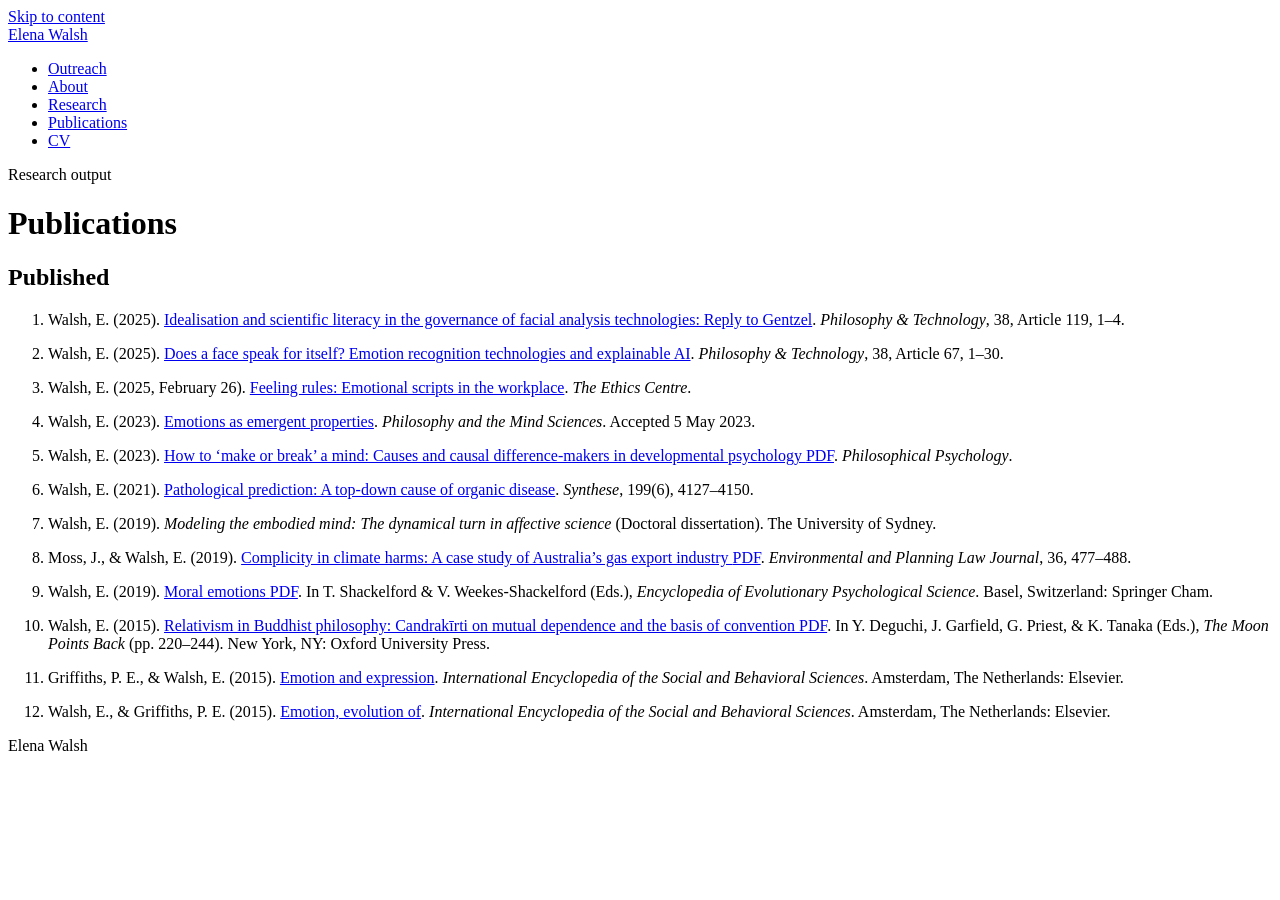
==== publications.html @ 733e2d5e "Rename index.html to publications.html" ====
<!doctype html>
<html lang="en-AU">
<head>
  <meta charset="utf-8">
  <meta name="viewport" content="width=device-width, initial-scale=1">
  <meta name="description" content="Publications by philosopher Elena Walsh.">
  <title>Publications — Elena Walsh</title>
  <link rel="stylesheet" href="../assets/css/styles.css">
</head>
<body>
  <a class="skip-link" href="#main-content">Skip to content</a>

  <header class="site-header">
    <div class="header-inner">
      <a class="site-name" href="https://elenawalsh.squarespace.com/">Elena Walsh</a>
      <nav aria-label="Primary navigation">
        <ul class="nav-list">
          <li><a href="https://elenawalsh.squarespace.com/outreach">Outreach</a></li>
          <li><a href="https://elenawalsh.squarespace.com/">About</a></li>
          <li><a href="https://elenawalsh.squarespace.com/research">Research</a></li>
          <li><a href="./" aria-current="page">Publications</a></li>
          <li><a href="https://elenawalsh.squarespace.com/cv">CV</a></li>
        </ul>
      </nav>
    </div>
  </header>

  <main id="main-content" class="page-shell">
    <header class="page-header">
      <p class="eyebrow">Research output</p>
      <h1>Publications</h1>
    </header>

    <section aria-labelledby="published-heading">
      <h2 id="published-heading">Published</h2>

      <ol class="publication-list">
        <li>
          <p>Walsh, E. (2025). <a href="https://doi.org/10.1007/s13347-025-00939-9" target="_blank" rel="noopener noreferrer">Idealisation and scientific literacy in the governance of facial analysis technologies: Reply to Gentzel</a>. <cite>Philosophy &amp; Technology</cite>, 38, Article 119, 1–4.</p>
        </li>
        <li>
          <p>Walsh, E. (2025). <a href="https://link.springer.com/article/10.1007/s13347-025-00891-8" target="_blank" rel="noopener noreferrer">Does a face speak for itself? Emotion recognition technologies and explainable AI</a>. <cite>Philosophy &amp; Technology</cite>, 38, Article 67, 1–30.</p>
        </li>
        <li>
          <p>Walsh, E. (2025, February 26). <a href="https://ethics.org.au/feeling-rules-emotional-scripts-in-the-workplace/" target="_blank" rel="noopener noreferrer">Feeling rules: Emotional scripts in the workplace</a>. <cite>The Ethics Centre</cite>.</p>
        </li>
        <li>
          <p>Walsh, E. (2023). <a href="https://philosophymindscience.org/index.php/phimisci/article/view/9965/10479" target="_blank" rel="noopener noreferrer">Emotions as emergent properties</a>. <cite>Philosophy and the Mind Sciences</cite>. Accepted 5 May 2023.</p>
        </li>
        <li>
          <p>Walsh, E. (2023). <a href="../assets/documents/make-or-break-a-mind.pdf" target="_blank" rel="noopener noreferrer">How to ‘make or break’ a mind: Causes and causal difference-makers in developmental psychology <span class="file-label">PDF</span></a>. <cite>Philosophical Psychology</cite>.</p>
        </li>
        <li>
          <p>Walsh, E. (2021). <a href="https://link.springer.com/article/10.1007/s11229-020-02972-x" target="_blank" rel="noopener noreferrer">Pathological prediction: A top-down cause of organic disease</a>. <cite>Synthese</cite>, 199(6), 4127–4150.</p>
        </li>
        <li>
          <p>Walsh, E. (2019). <cite>Modeling the embodied mind: The dynamical turn in affective science</cite> (Doctoral dissertation). The University of Sydney.</p>
        </li>
        <li>
          <p>Moss, J., &amp; Walsh, E. (2019). <a href="../assets/documents/complicity-in-climate-harms.pdf" target="_blank" rel="noopener noreferrer">Complicity in climate harms: A case study of Australia’s gas export industry <span class="file-label">PDF</span></a>. <cite>Environmental and Planning Law Journal</cite>, 36, 477–488.</p>
        </li>
        <li>
          <p>Walsh, E. (2019). <a href="../assets/documents/moral-emotions.pdf" target="_blank" rel="noopener noreferrer">Moral emotions <span class="file-label">PDF</span></a>. In T. Shackelford &amp; V. Weekes-Shackelford (Eds.), <cite>Encyclopedia of Evolutionary Psychological Science</cite>. Basel, Switzerland: Springer Cham.</p>
        </li>
        <li>
          <p>Walsh, E. (2015). <a href="../assets/documents/relativism-in-buddhist-philosophy.pdf" target="_blank" rel="noopener noreferrer">Relativism in Buddhist philosophy: Candrakīrti on mutual dependence and the basis of convention <span class="file-label">PDF</span></a>. In Y. Deguchi, J. Garfield, G. Priest, &amp; K. Tanaka (Eds.), <cite>The Moon Points Back</cite> (pp. 220–244). New York, NY: Oxford University Press.</p>
        </li>
        <li>
          <p>Griffiths, P. E., &amp; Walsh, E. (2015). <a href="https://www.sciencedirect.com/science/article/pii/B9780080970868260248" target="_blank" rel="noopener noreferrer">Emotion and expression</a>. <cite>International Encyclopedia of the Social and Behavioral Sciences</cite>. Amsterdam, The Netherlands: Elsevier.</p>
        </li>
        <li>
          <p>Walsh, E., &amp; Griffiths, P. E. (2015). <a href="https://www.sciencedirect.com/science/article/pii/B9780080970868810314" target="_blank" rel="noopener noreferrer">Emotion, evolution of</a>. <cite>International Encyclopedia of the Social and Behavioral Sciences</cite>. Amsterdam, The Netherlands: Elsevier.</p>
        </li>
      </ol>
    </section>
  </main>

  <footer class="site-footer">
    <p>Elena Walsh</p>
  </footer>
</body>
</html>
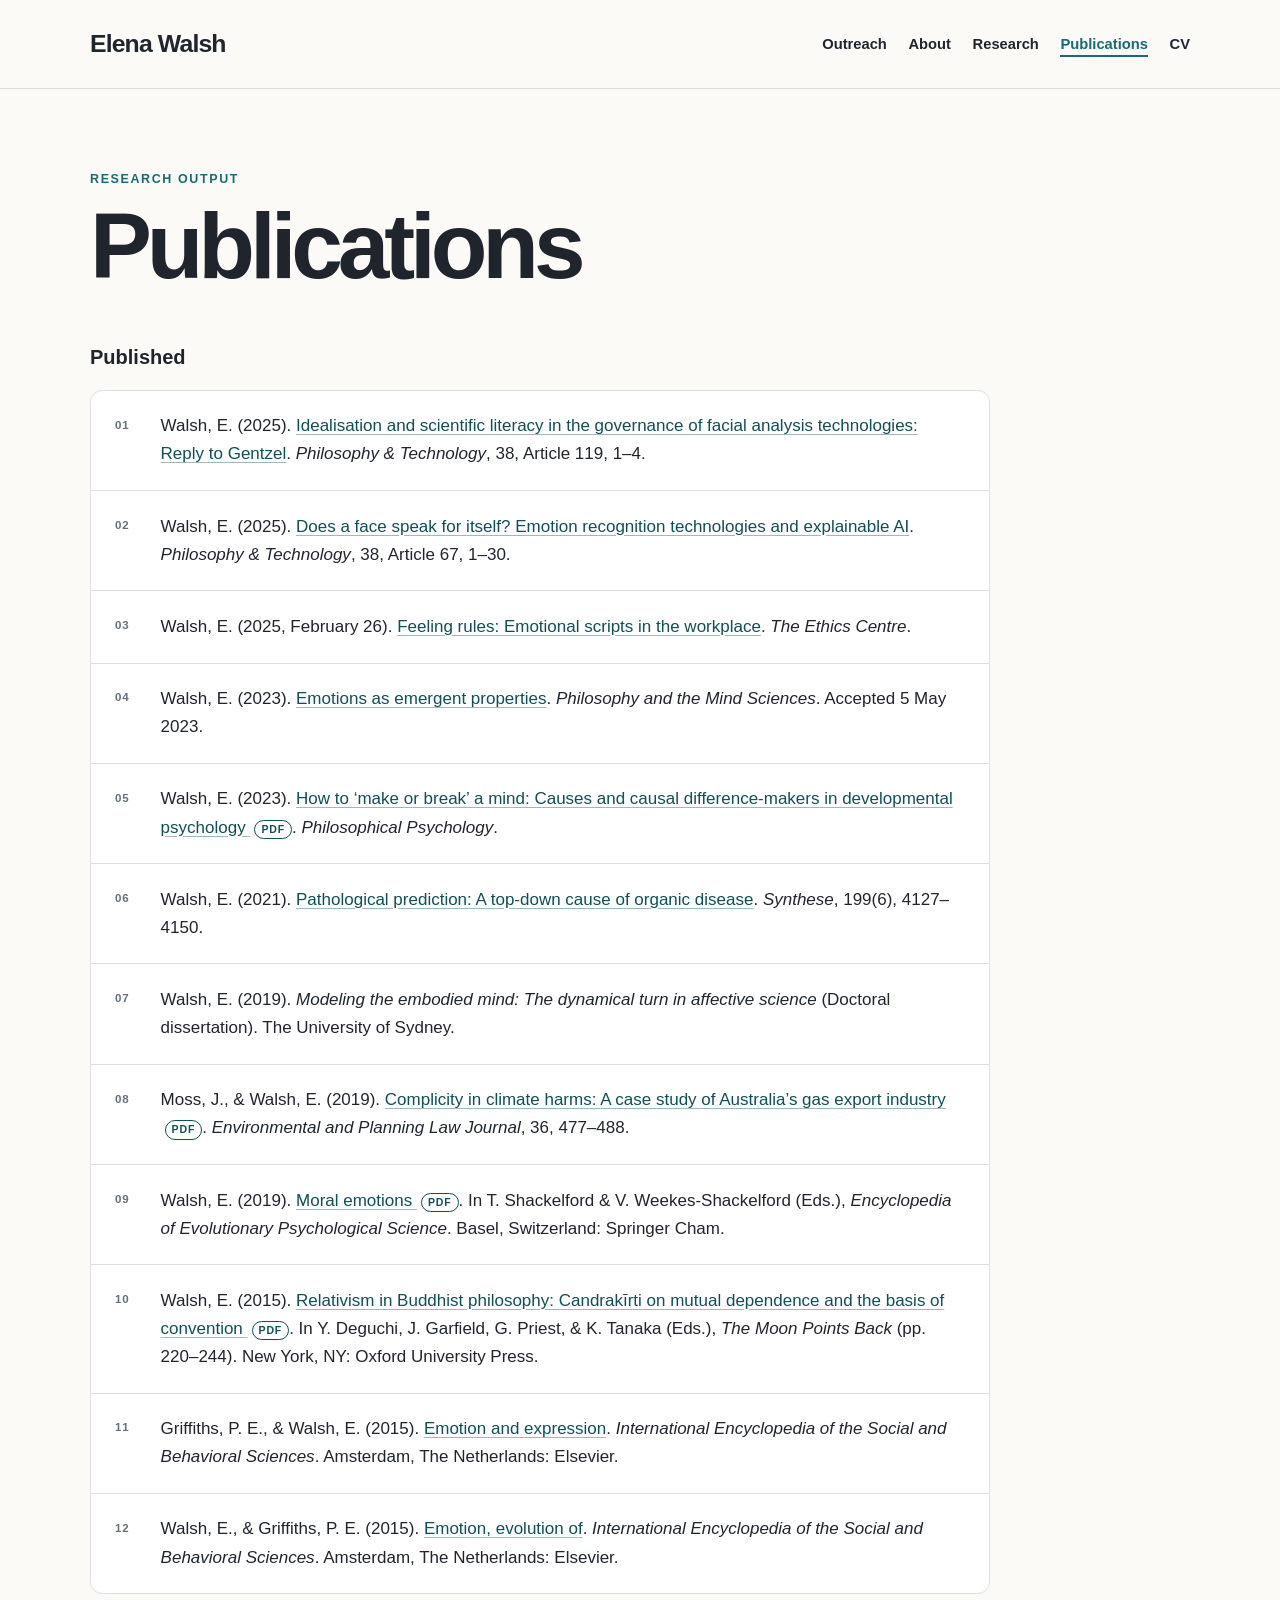
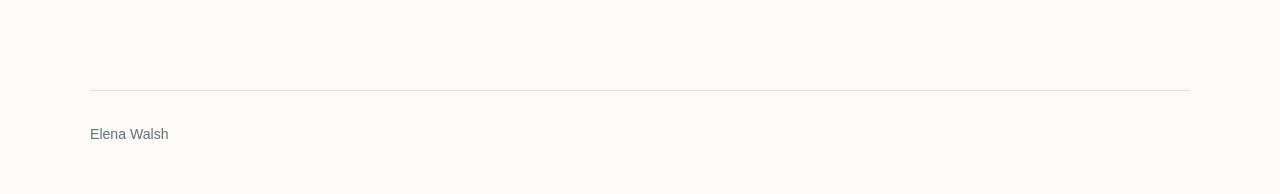
==== commit 3f4a6310: "Update publications.html" ====
--- a/publications.html
+++ b/publications.html
@@ -1,5 +1,264 @@
 <!doctype html>
 <html lang="en-AU">
+
+<style>
+  :root {
+    --background: #fbfaf7;
+    --surface: #ffffff;
+    --text: #20252d;
+    --muted: #66707c;
+    --accent: #176b72;
+    --accent-dark: #104f55;
+    --line: #dedfdc;
+    --max-width: 1100px;
+    --reading-width: 900px;
+  }
+
+  * {
+    box-sizing: border-box;
+  }
+
+  html {
+    scroll-behavior: smooth;
+  }
+
+  body {
+    margin: 0;
+    background: var(--background);
+    color: var(--text);
+    font-family: Aptos, "Segoe UI", "Helvetica Neue", Arial, sans-serif;
+    font-size: 17px;
+    line-height: 1.65;
+  }
+
+  .skip-link {
+    position: absolute;
+    left: 1rem;
+    top: -5rem;
+    padding: 0.7rem 1rem;
+    background: var(--text);
+    color: white;
+    border-radius: 5px;
+  }
+
+  .skip-link:focus {
+    top: 1rem;
+  }
+
+  .site-header {
+    background: var(--background);
+    border-bottom: 1px solid var(--line);
+  }
+
+  .header-inner {
+    width: min(calc(100% - 3rem), var(--max-width));
+    min-height: 88px;
+    margin: 0 auto;
+    display: flex;
+    align-items: center;
+    justify-content: space-between;
+    gap: 2rem;
+  }
+
+  .site-name {
+    color: var(--text);
+    font-size: 1.55rem;
+    font-weight: 750;
+    letter-spacing: -0.035em;
+    text-decoration: none;
+    white-space: nowrap;
+  }
+
+  .nav-list {
+    display: flex;
+    align-items: center;
+    flex-wrap: wrap;
+    justify-content: flex-end;
+    gap: 0.5rem 1.35rem;
+    margin: 0;
+    padding: 0;
+    list-style: none;
+  }
+
+  .nav-list a {
+    color: var(--text);
+    font-size: 0.92rem;
+    font-weight: 600;
+    text-decoration: none;
+  }
+
+  .nav-list a:hover {
+    color: var(--accent);
+  }
+
+  .nav-list a[aria-current="page"] {
+    color: var(--accent);
+    border-bottom: 2px solid var(--accent);
+    padding-bottom: 3px;
+  }
+
+  .cv-link {
+    display: inline-block;
+    padding: 0.55rem 0.9rem;
+    color: white !important;
+    background: var(--accent);
+    border-radius: 5px;
+  }
+
+  .cv-link:hover {
+    background: var(--accent-dark);
+  }
+
+  main {
+    width: min(calc(100% - 3rem), var(--max-width));
+    margin: 0 auto;
+    padding: 5rem 0 6rem;
+  }
+
+  .page-header {
+    max-width: var(--reading-width);
+    margin-bottom: 3rem;
+  }
+
+  .eyebrow {
+    margin: 0 0 0.65rem;
+    color: var(--accent);
+    font-size: 0.78rem;
+    font-weight: 750;
+    letter-spacing: 0.13em;
+    text-transform: uppercase;
+  }
+
+  h1 {
+    margin: 0;
+    font-size: clamp(3rem, 8vw, 5.8rem);
+    line-height: 1;
+    letter-spacing: -0.055em;
+    font-weight: 750;
+  }
+
+  h2 {
+    max-width: var(--reading-width);
+    margin: 0 0 1rem;
+    font-size: 1.25rem;
+  }
+
+  .publication-list {
+    max-width: var(--reading-width);
+    margin: 0;
+    padding: 0;
+    list-style: none;
+    counter-reset: publication;
+    background: var(--surface);
+    border: 1px solid var(--line);
+    border-radius: 12px;
+    overflow: hidden;
+  }
+
+  .publication-list li {
+    position: relative;
+    padding: 1.35rem 1.6rem 1.35rem 4.35rem;
+    border-bottom: 1px solid var(--line);
+    counter-increment: publication;
+  }
+
+  .publication-list li:last-child {
+    border-bottom: none;
+  }
+
+  .publication-list li::before {
+    content: counter(publication, decimal-leading-zero);
+    position: absolute;
+    top: 1.55rem;
+    left: 1.5rem;
+    color: var(--muted);
+    font-size: 0.72rem;
+    font-weight: 750;
+    letter-spacing: 0.08em;
+  }
+
+  .publication-list p {
+    margin: 0;
+  }
+
+  .publication-list strong {
+    font-weight: 750;
+  }
+
+  a {
+    color: var(--accent-dark);
+    text-decoration-color: rgba(16, 79, 85, 0.4);
+    text-underline-offset: 3px;
+  }
+
+  a:hover {
+    color: var(--accent);
+    text-decoration-color: currentColor;
+  }
+
+  cite {
+    font-style: italic;
+  }
+
+  .file-label {
+    display: inline-block;
+    margin-left: 4px;
+    padding: 0 6px;
+    border: 1px solid currentColor;
+    border-radius: 20px;
+    font-size: 0.62em;
+    font-style: normal;
+    font-weight: 750;
+    letter-spacing: 0.08em;
+    text-transform: uppercase;
+  }
+
+  .site-footer {
+    width: min(calc(100% - 3rem), var(--max-width));
+    margin: 0 auto;
+    padding: 2rem 0 3rem;
+    border-top: 1px solid var(--line);
+    color: var(--muted);
+    font-size: 0.88rem;
+  }
+
+  .site-footer p {
+    margin: 0;
+  }
+
+  @media (max-width: 760px) {
+    body {
+      font-size: 16px;
+    }
+
+    .header-inner {
+      align-items: flex-start;
+      flex-direction: column;
+      min-height: auto;
+      padding: 1.3rem 0;
+      gap: 1rem;
+    }
+
+    .nav-list {
+      justify-content: flex-start;
+      gap: 0.7rem 1rem;
+    }
+
+    main {
+      padding-top: 3.5rem;
+    }
+
+    .publication-list li {
+      padding: 1.2rem 1.1rem 1.2rem 3.5rem;
+    }
+
+    .publication-list li::before {
+      left: 1rem;
+      top: 1.4rem;
+    }
+  }
+</style>
+  
 <head>
   <meta charset="utf-8">
   <meta name="viewport" content="width=device-width, initial-scale=1">
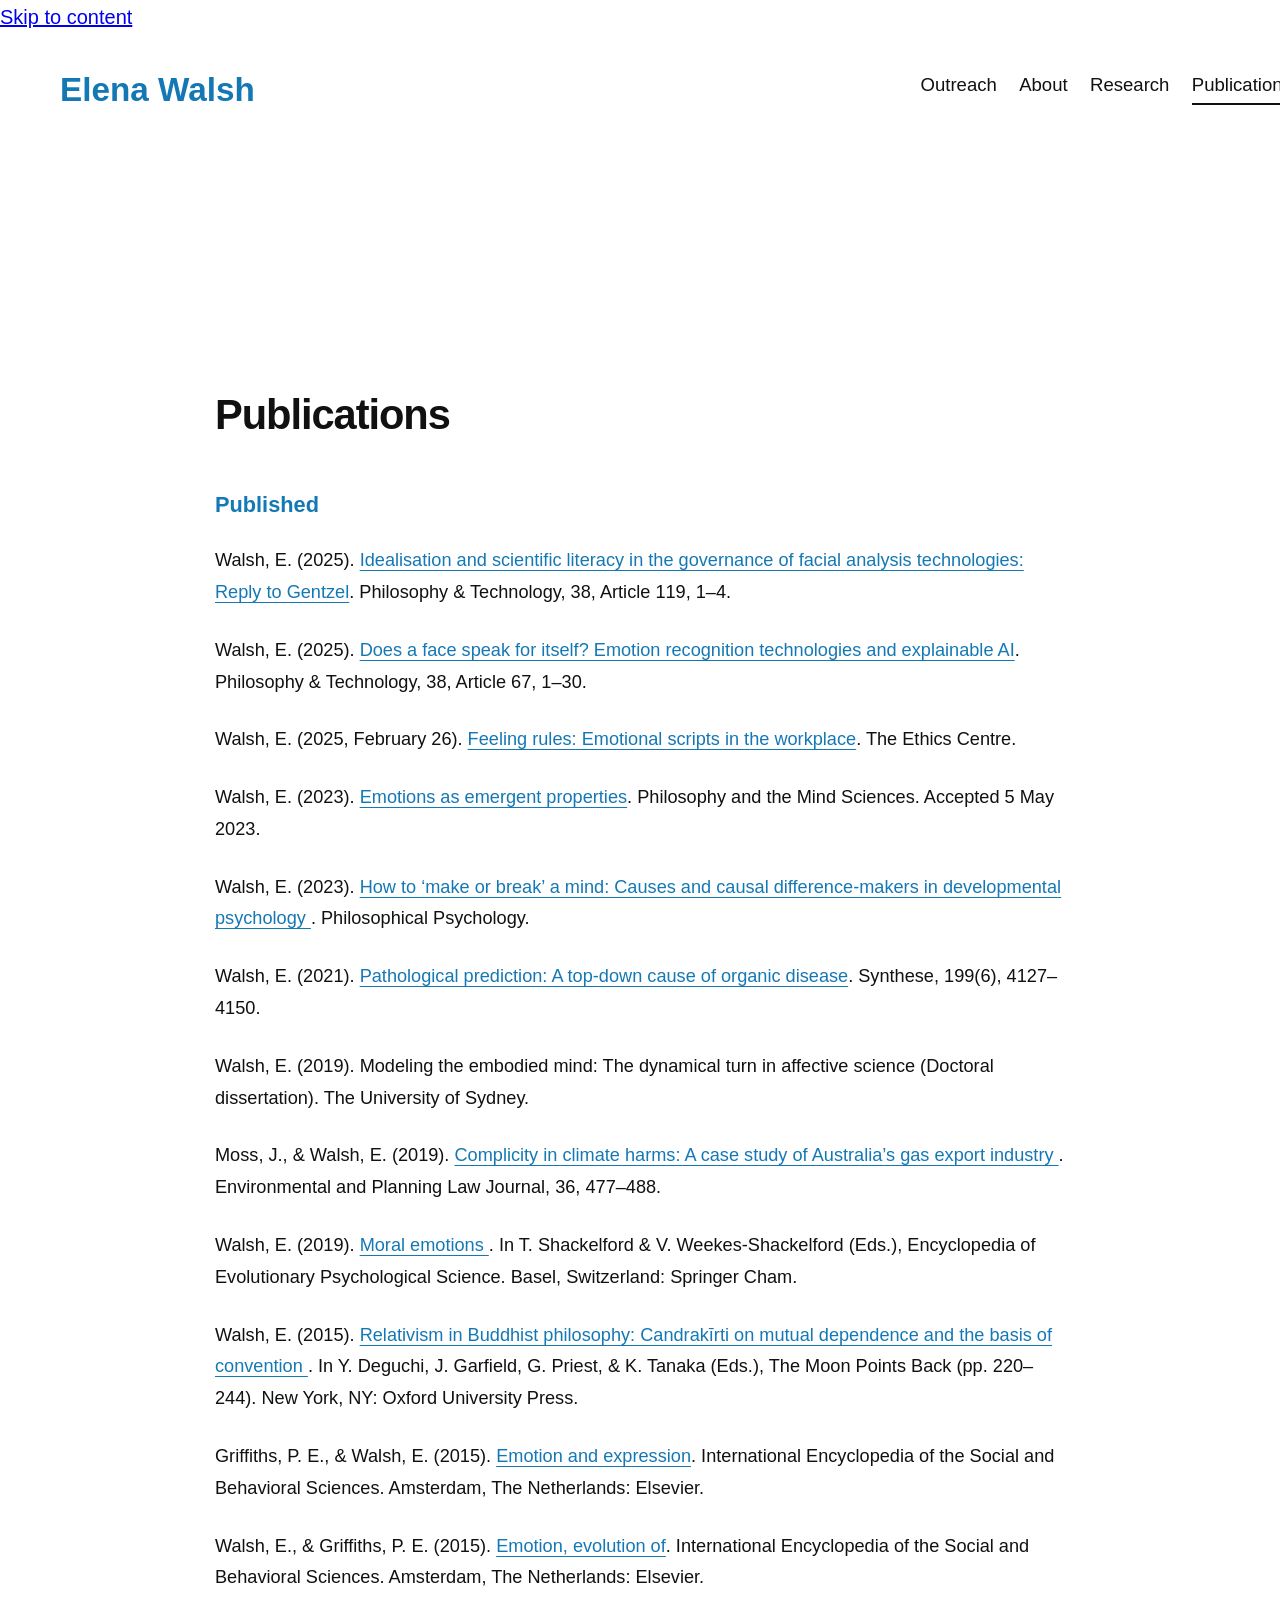
==== commit 5fb36095: "Update publications.html" ====
--- a/publications.html
+++ b/publications.html
@@ -2,259 +2,234 @@
 <html lang="en-AU">
 
 <style>
+  /* --- Squarespace-style appearance --- */
+
   :root {
-    --background: #fbfaf7;
-    --surface: #ffffff;
-    --text: #20252d;
-    --muted: #66707c;
-    --accent: #176b72;
-    --accent-dark: #104f55;
-    --line: #dedfdc;
-    --max-width: 1100px;
-    --reading-width: 900px;
-  }
-
-  * {
-    box-sizing: border-box;
-  }
-
-  html {
-    scroll-behavior: smooth;
-  }
-
+    --blue: #1478b5;
+    --black: #111111;
+  }
+
+  html,
   body {
-    margin: 0;
-    background: var(--background);
-    color: var(--text);
-    font-family: Aptos, "Segoe UI", "Helvetica Neue", Arial, sans-serif;
-    font-size: 17px;
-    line-height: 1.65;
-  }
-
-  .skip-link {
-    position: absolute;
-    left: 1rem;
-    top: -5rem;
-    padding: 0.7rem 1rem;
-    background: var(--text);
-    color: white;
-    border-radius: 5px;
-  }
-
-  .skip-link:focus {
-    top: 1rem;
-  }
+    background: #ffffff;
+  }
+
+  body {
+    margin: 0;
+    color: var(--black);
+    font-family:
+      "Avenir Next",
+      Avenir,
+      "Segoe UI",
+      Helvetica,
+      Arial,
+      sans-serif;
+    font-size: 20px;
+    line-height: 1.7;
+  }
+
+  /* HEADER */
 
   .site-header {
-    background: var(--background);
-    border-bottom: 1px solid var(--line);
+    background: #ffffff;
+    border: 0;
   }
 
   .header-inner {
-    width: min(calc(100% - 3rem), var(--max-width));
-    min-height: 88px;
-    margin: 0 auto;
+    width: 100%;
+    max-width: none;
+    min-height: 155px;
+    margin: 0;
+    padding: 28px 60px 34px;
     display: flex;
-    align-items: center;
+    align-items: flex-start;
     justify-content: space-between;
     gap: 2rem;
   }
 
   .site-name {
-    color: var(--text);
-    font-size: 1.55rem;
-    font-weight: 750;
-    letter-spacing: -0.035em;
+    margin-top: 10px;
+    color: var(--blue);
+    font-size: clamp(2rem, 2.6vw, 3rem);
+    font-weight: 700;
+    letter-spacing: 0;
+    line-height: 1.1;
     text-decoration: none;
-    white-space: nowrap;
   }
 
   .nav-list {
     display: flex;
     align-items: center;
+    justify-content: flex-end;
     flex-wrap: wrap;
-    justify-content: flex-end;
-    gap: 0.5rem 1.35rem;
-    margin: 0;
+    gap: 0 1.4rem;
+    margin: 5px 0 0;
     padding: 0;
     list-style: none;
   }
 
   .nav-list a {
-    color: var(--text);
-    font-size: 0.92rem;
-    font-weight: 600;
+    color: var(--black);
+    font-size: clamp(1rem, 1.45vw, 1.55rem);
+    font-weight: 400;
+    line-height: 1.2;
     text-decoration: none;
   }
 
   .nav-list a:hover {
-    color: var(--accent);
+    color: var(--blue);
   }
 
   .nav-list a[aria-current="page"] {
-    color: var(--accent);
-    border-bottom: 2px solid var(--accent);
-    padding-bottom: 3px;
-  }
-
-  .cv-link {
-    display: inline-block;
-    padding: 0.55rem 0.9rem;
-    color: white !important;
-    background: var(--accent);
-    border-radius: 5px;
-  }
-
-  .cv-link:hover {
-    background: var(--accent-dark);
-  }
+    color: var(--black);
+    padding-bottom: 8px;
+    border-bottom: 2px solid var(--black);
+  }
+
+  .nav-list .cv-link {
+    display: inline-flex;
+    min-width: 120px;
+    min-height: 88px;
+    margin-left: 12px;
+    padding: 1rem 1.5rem;
+    align-items: center;
+    justify-content: center;
+    color: #ffffff !important;
+    background: var(--blue);
+    border: 0;
+    border-radius: 0;
+  }
+
+  .nav-list .cv-link:hover {
+    color: #ffffff;
+    background: #106ca4;
+  }
+
+  /* MAIN CONTENT */
 
   main {
-    width: min(calc(100% - 3rem), var(--max-width));
+    width: min(850px, calc(100% - 3rem));
     margin: 0 auto;
-    padding: 5rem 0 6rem;
+    padding: 140px 0 100px;
   }
 
   .page-header {
-    max-width: var(--reading-width);
-    margin-bottom: 3rem;
-  }
-
+    max-width: none;
+    margin: 0 0 52px;
+  }
+
+  /* Hide the small "Research output" label */
   .eyebrow {
-    margin: 0 0 0.65rem;
-    color: var(--accent);
-    font-size: 0.78rem;
-    font-weight: 750;
-    letter-spacing: 0.13em;
-    text-transform: uppercase;
+    display: none;
   }
 
   h1 {
     margin: 0;
-    font-size: clamp(3rem, 8vw, 5.8rem);
-    line-height: 1;
-    letter-spacing: -0.055em;
-    font-weight: 750;
+    color: var(--black);
+    font-size: clamp(2.6rem, 3.2vw, 3.4rem);
+    font-weight: 700;
+    line-height: 1.15;
+    letter-spacing: -0.025em;
   }
 
   h2 {
-    max-width: var(--reading-width);
-    margin: 0 0 1rem;
-    font-size: 1.25rem;
-  }
+    margin: 0 0 26px;
+    color: var(--blue);
+    font-size: clamp(1.3rem, 1.7vw, 1.65rem);
+    font-weight: 700;
+    line-height: 1.3;
+  }
+
+  /* PUBLICATIONS */
 
   .publication-list {
-    max-width: var(--reading-width);
+    max-width: none;
     margin: 0;
     padding: 0;
+    background: transparent;
+    border: 0;
+    border-radius: 0;
     list-style: none;
-    counter-reset: publication;
-    background: var(--surface);
-    border: 1px solid var(--line);
-    border-radius: 12px;
-    overflow: hidden;
+    overflow: visible;
   }
 
   .publication-list li {
-    position: relative;
-    padding: 1.35rem 1.6rem 1.35rem 4.35rem;
-    border-bottom: 1px solid var(--line);
-    counter-increment: publication;
-  }
-
-  .publication-list li:last-child {
-    border-bottom: none;
+    position: static;
+    margin: 0 0 26px;
+    padding: 0;
+    border: 0;
   }
 
   .publication-list li::before {
-    content: counter(publication, decimal-leading-zero);
-    position: absolute;
-    top: 1.55rem;
-    left: 1.5rem;
-    color: var(--muted);
-    font-size: 0.72rem;
-    font-weight: 750;
-    letter-spacing: 0.08em;
+    display: none;
+    content: none;
   }
 
   .publication-list p {
     margin: 0;
+    font-size: clamp(1.08rem, 1.42vw, 1.48rem);
+    line-height: 1.75;
   }
 
   .publication-list strong {
-    font-weight: 750;
-  }
-
-  a {
-    color: var(--accent-dark);
-    text-decoration-color: rgba(16, 79, 85, 0.4);
-    text-underline-offset: 3px;
-  }
-
-  a:hover {
-    color: var(--accent);
-    text-decoration-color: currentColor;
+    font-weight: 700;
+  }
+
+  .publication-list a {
+    color: var(--blue);
+    text-decoration-line: underline;
+    text-decoration-color: var(--blue);
+    text-decoration-thickness: 1px;
+    text-underline-offset: 4px;
+  }
+
+  .publication-list a:hover {
+    color: #105f91;
+    text-decoration-thickness: 2px;
   }
 
   cite {
-    font-style: italic;
+    font-style: normal;
   }
 
   .file-label {
-    display: inline-block;
-    margin-left: 4px;
-    padding: 0 6px;
-    border: 1px solid currentColor;
-    border-radius: 20px;
-    font-size: 0.62em;
-    font-style: normal;
-    font-weight: 750;
-    letter-spacing: 0.08em;
-    text-transform: uppercase;
+    display: none;
   }
 
   .site-footer {
-    width: min(calc(100% - 3rem), var(--max-width));
-    margin: 0 auto;
-    padding: 2rem 0 3rem;
-    border-top: 1px solid var(--line);
-    color: var(--muted);
-    font-size: 0.88rem;
-  }
-
-  .site-footer p {
-    margin: 0;
-  }
-
-  @media (max-width: 760px) {
-    body {
-      font-size: 16px;
-    }
-
+    display: none;
+  }
+
+  /* MOBILE */
+
+  @media (max-width: 800px) {
     .header-inner {
+      min-height: auto;
+      padding: 25px 24px;
       align-items: flex-start;
       flex-direction: column;
-      min-height: auto;
-      padding: 1.3rem 0;
-      gap: 1rem;
+      gap: 1.5rem;
     }
 
     .nav-list {
       justify-content: flex-start;
-      gap: 0.7rem 1rem;
+      gap: 1rem 1.2rem;
+    }
+
+    .nav-list .cv-link {
+      min-width: auto;
+      min-height: auto;
+      margin-left: 0;
+      padding: 0.7rem 1rem;
     }
 
     main {
-      padding-top: 3.5rem;
+      width: min(100% - 48px, 850px);
+      padding: 70px 0;
     }
 
     .publication-list li {
-      padding: 1.2rem 1.1rem 1.2rem 3.5rem;
-    }
-
-    .publication-list li::before {
-      left: 1rem;
-      top: 1.4rem;
+      margin-bottom: 24px;
     }
   }
 </style>
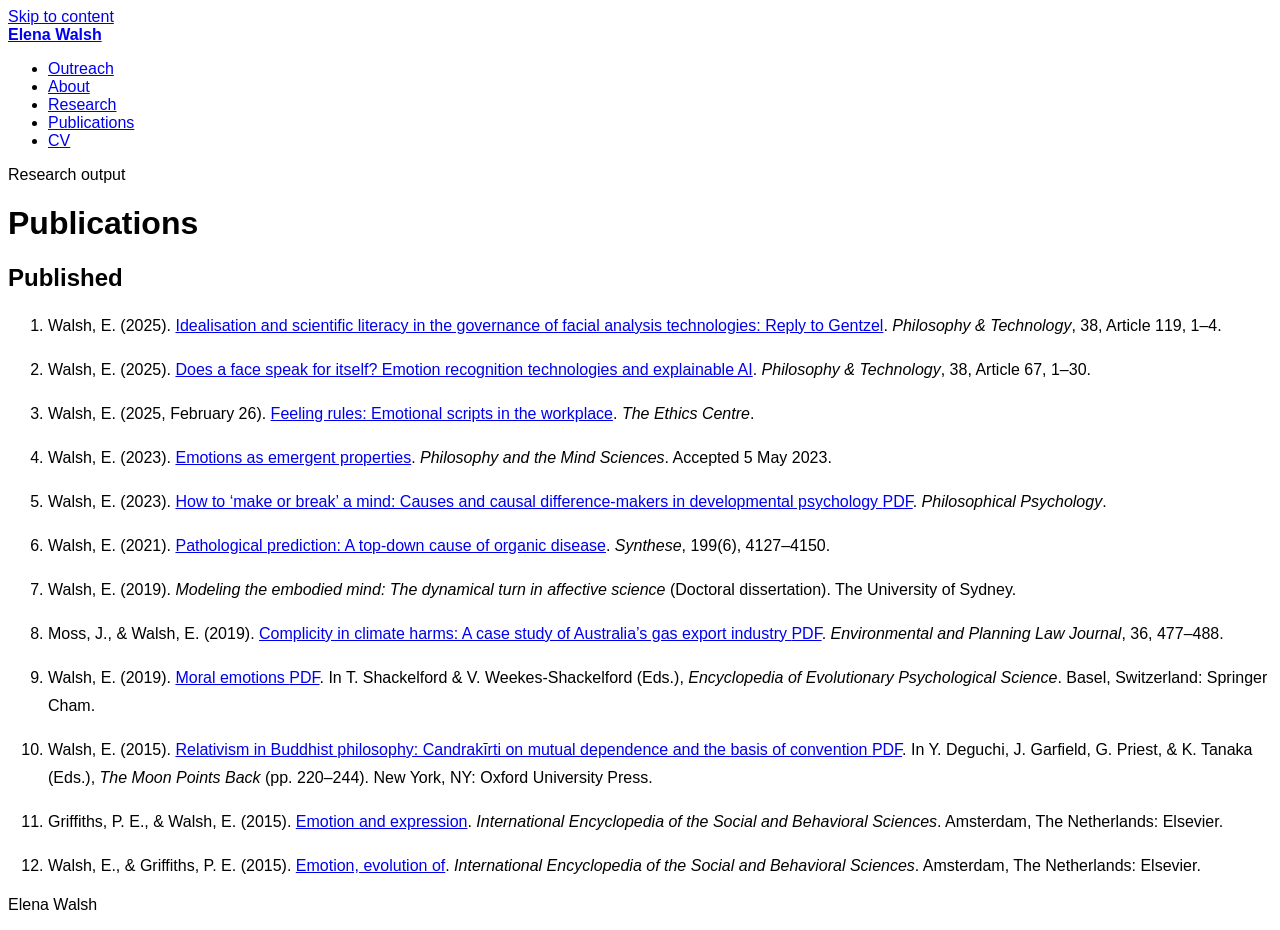
==== commit 6c9cb270: "Update publications.html" ====
--- a/publications.html
+++ b/publications.html
@@ -2,235 +2,65 @@
 <html lang="en-AU">
 
 <style>
-  /* --- Squarespace-style appearance --- */
-
-  :root {
-    --blue: #1478b5;
-    --black: #111111;
-  }
-
   html,
-  body {
-    background: #ffffff;
-  }
-
-  body {
-    margin: 0;
-    color: var(--black);
+  body,
+  button,
+  input,
+  textarea,
+  select {
     font-family:
       "Avenir Next",
       Avenir,
       "Segoe UI",
       Helvetica,
       Arial,
-      sans-serif;
-    font-size: 20px;
-    line-height: 1.7;
+      sans-serif !important;
   }
 
-  /* HEADER */
-
-  .site-header {
-    background: #ffffff;
-    border: 0;
+  body {
+    font-weight: 400;
   }
 
-  .header-inner {
-    width: 100%;
-    max-width: none;
-    min-height: 155px;
-    margin: 0;
-    padding: 28px 60px 34px;
-    display: flex;
-    align-items: flex-start;
-    justify-content: space-between;
-    gap: 2rem;
-  }
-
-  .site-name {
-    margin-top: 10px;
-    color: var(--blue);
-    font-size: clamp(2rem, 2.6vw, 3rem);
+  .site-name,
+  h1,
+  h2,
+  .publication-list strong {
+    font-family:
+      "Avenir Next",
+      Avenir,
+      "Segoe UI",
+      Helvetica,
+      Arial,
+      sans-serif !important;
     font-weight: 700;
-    letter-spacing: 0;
-    line-height: 1.1;
-    text-decoration: none;
-  }
-
-  .nav-list {
-    display: flex;
-    align-items: center;
-    justify-content: flex-end;
-    flex-wrap: wrap;
-    gap: 0 1.4rem;
-    margin: 5px 0 0;
-    padding: 0;
-    list-style: none;
   }
 
   .nav-list a {
-    color: var(--black);
-    font-size: clamp(1rem, 1.45vw, 1.55rem);
+    font-family:
+      "Avenir Next",
+      Avenir,
+      "Segoe UI",
+      Helvetica,
+      Arial,
+      sans-serif !important;
     font-weight: 400;
-    line-height: 1.2;
-    text-decoration: none;
-  }
-
-  .nav-list a:hover {
-    color: var(--blue);
-  }
-
-  .nav-list a[aria-current="page"] {
-    color: var(--black);
-    padding-bottom: 8px;
-    border-bottom: 2px solid var(--black);
-  }
-
-  .nav-list .cv-link {
-    display: inline-flex;
-    min-width: 120px;
-    min-height: 88px;
-    margin-left: 12px;
-    padding: 1rem 1.5rem;
-    align-items: center;
-    justify-content: center;
-    color: #ffffff !important;
-    background: var(--blue);
-    border: 0;
-    border-radius: 0;
-  }
-
-  .nav-list .cv-link:hover {
-    color: #ffffff;
-    background: #106ca4;
-  }
-
-  /* MAIN CONTENT */
-
-  main {
-    width: min(850px, calc(100% - 3rem));
-    margin: 0 auto;
-    padding: 140px 0 100px;
-  }
-
-  .page-header {
-    max-width: none;
-    margin: 0 0 52px;
-  }
-
-  /* Hide the small "Research output" label */
-  .eyebrow {
-    display: none;
-  }
-
-  h1 {
-    margin: 0;
-    color: var(--black);
-    font-size: clamp(2.6rem, 3.2vw, 3.4rem);
-    font-weight: 700;
-    line-height: 1.15;
-    letter-spacing: -0.025em;
-  }
-
-  h2 {
-    margin: 0 0 26px;
-    color: var(--blue);
-    font-size: clamp(1.3rem, 1.7vw, 1.65rem);
-    font-weight: 700;
-    line-height: 1.3;
-  }
-
-  /* PUBLICATIONS */
-
-  .publication-list {
-    max-width: none;
-    margin: 0;
-    padding: 0;
-    background: transparent;
-    border: 0;
-    border-radius: 0;
-    list-style: none;
-    overflow: visible;
-  }
-
-  .publication-list li {
-    position: static;
-    margin: 0 0 26px;
-    padding: 0;
-    border: 0;
-  }
-
-  .publication-list li::before {
-    display: none;
-    content: none;
   }
 
   .publication-list p {
-    margin: 0;
-    font-size: clamp(1.08rem, 1.42vw, 1.48rem);
+    font-family:
+      "Avenir Next",
+      Avenir,
+      "Segoe UI",
+      Helvetica,
+      Arial,
+      sans-serif !important;
+    font-weight: 400;
     line-height: 1.75;
   }
 
-  .publication-list strong {
-    font-weight: 700;
-  }
-
-  .publication-list a {
-    color: var(--blue);
-    text-decoration-line: underline;
-    text-decoration-color: var(--blue);
-    text-decoration-thickness: 1px;
-    text-underline-offset: 4px;
-  }
-
-  .publication-list a:hover {
-    color: #105f91;
-    text-decoration-thickness: 2px;
-  }
-
   cite {
-    font-style: normal;
-  }
-
-  .file-label {
-    display: none;
-  }
-
-  .site-footer {
-    display: none;
-  }
-
-  /* MOBILE */
-
-  @media (max-width: 800px) {
-    .header-inner {
-      min-height: auto;
-      padding: 25px 24px;
-      align-items: flex-start;
-      flex-direction: column;
-      gap: 1.5rem;
-    }
-
-    .nav-list {
-      justify-content: flex-start;
-      gap: 1rem 1.2rem;
-    }
-
-    .nav-list .cv-link {
-      min-width: auto;
-      min-height: auto;
-      margin-left: 0;
-      padding: 0.7rem 1rem;
-    }
-
-    main {
-      width: min(100% - 48px, 850px);
-      padding: 70px 0;
-    }
-
-    .publication-list li {
-      margin-bottom: 24px;
-    }
+    font-family: inherit;
+    font-style: italic;
   }
 </style>
   
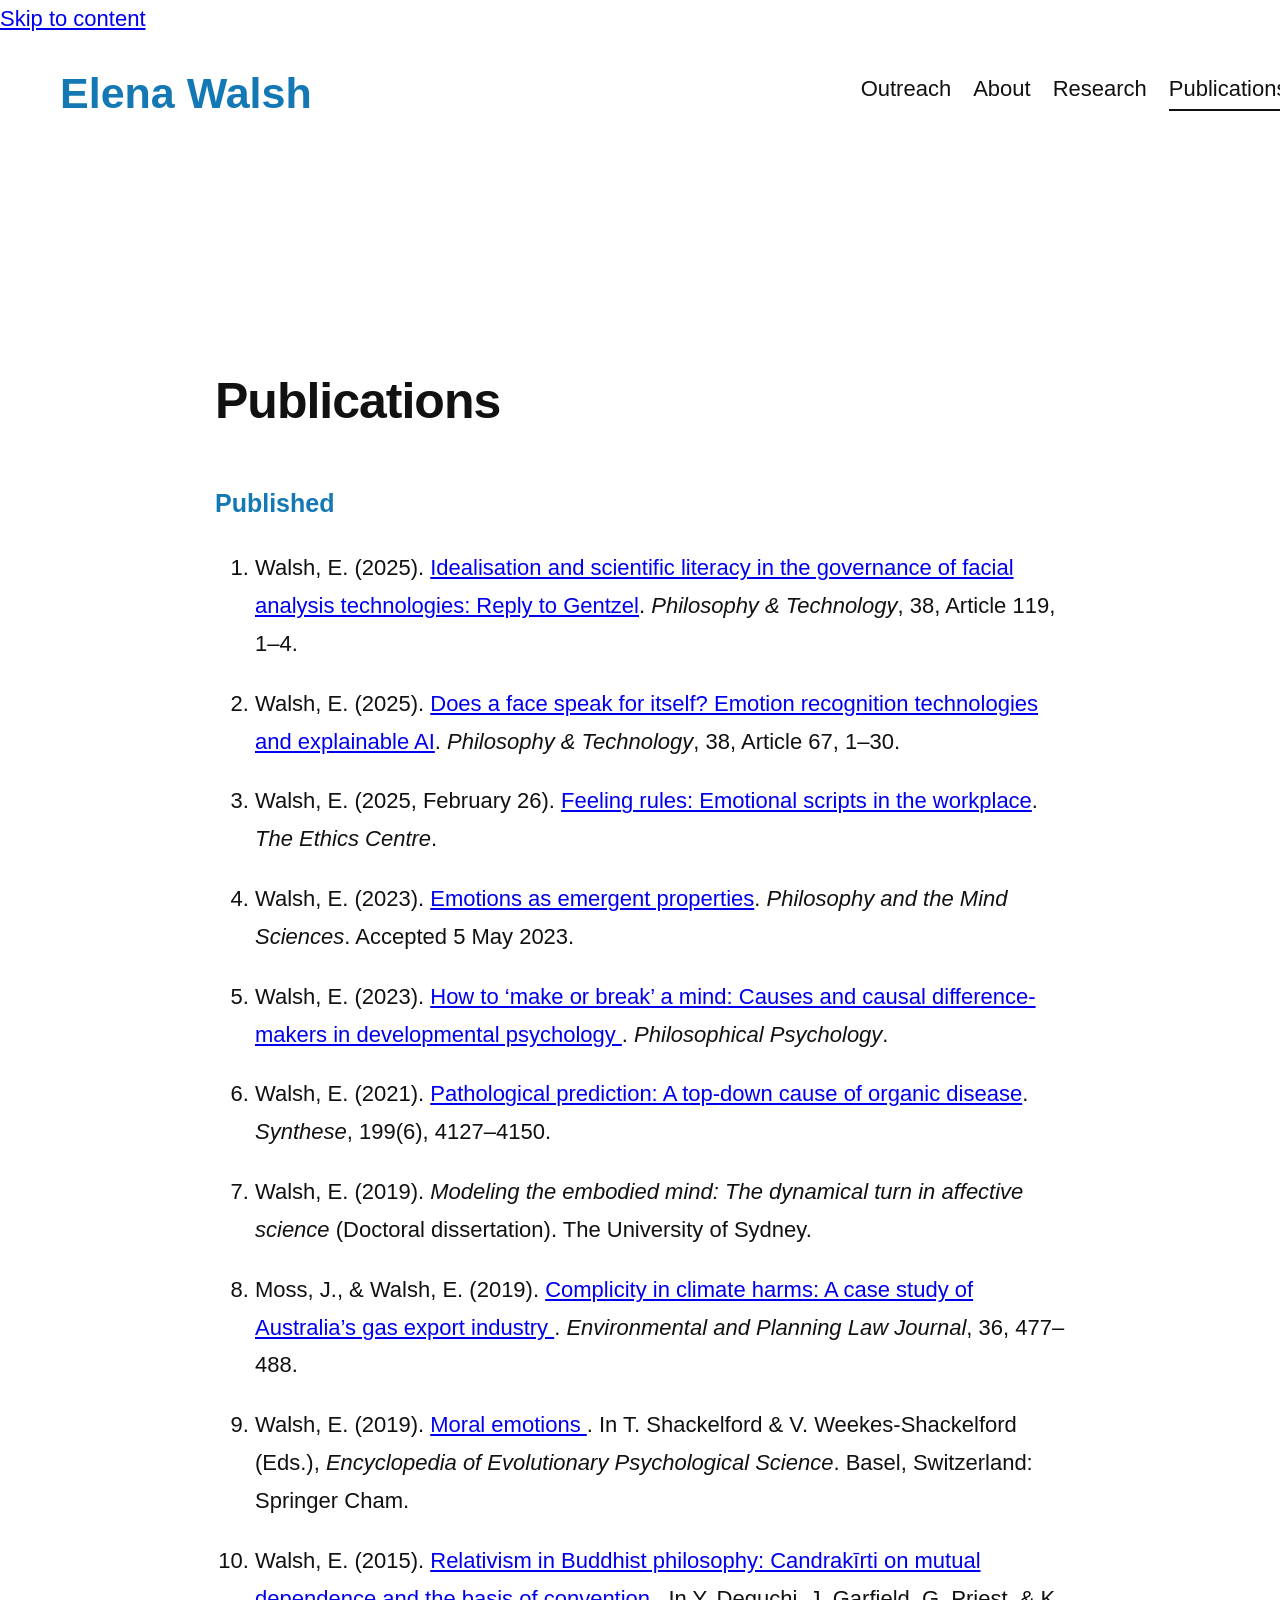
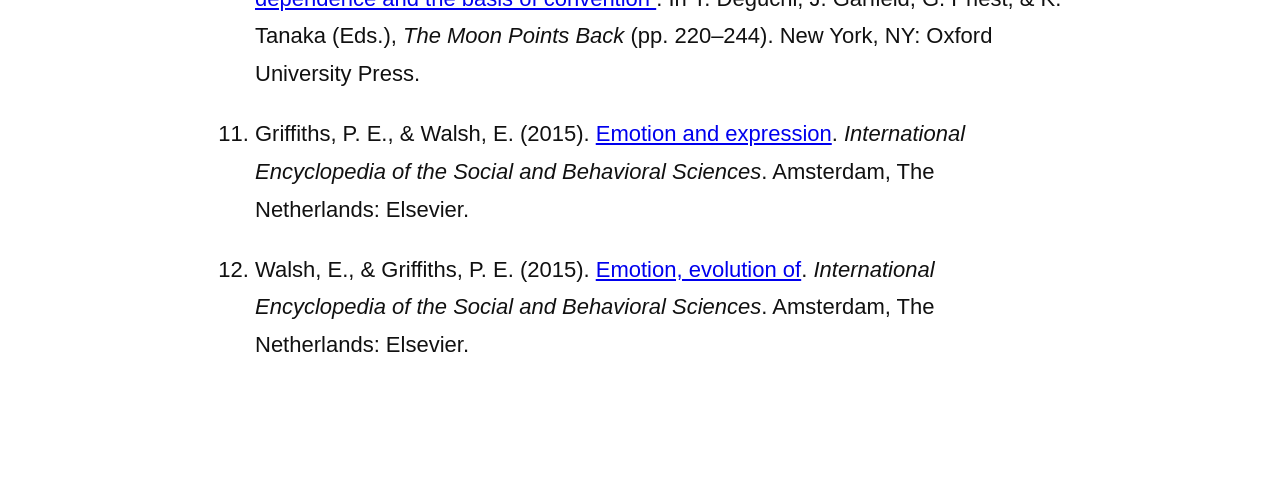
==== commit 7cf0d312: "Update publications.html" ====
--- a/publications.html
+++ b/publications.html
@@ -2,65 +2,262 @@
 <html lang="en-AU">
 
 <style>
+  :root {
+    --blue: #1478b5;
+    --black: #111111;
+  }
+
   html,
-  body,
-  button,
-  input,
-  textarea,
-  select {
-    font-family:
-      "Avenir Next",
-      Avenir,
-      "Segoe UI",
-      Helvetica,
-      Arial,
-      sans-serif !important;
-  }
-
   body {
-    font-weight: 400;
-  }
-
-  .site-name,
-  h1,
-  h2,
+    background: #ffffff !important;
+  }
+
+  body {
+    margin: 0 !important;
+    color: var(--black) !important;
+    font-family:
+      "Avenir Next",
+      Avenir,
+      "Segoe UI",
+      Helvetica,
+      Arial,
+      sans-serif !important;
+    font-size: 22px !important;
+    font-weight: 400 !important;
+    line-height: 1.72 !important;
+  }
+
+  /* Header */
+
+  .site-header {
+    background: #ffffff !important;
+    border: 0 !important;
+  }
+
+  .header-inner {
+    width: 100% !important;
+    max-width: none !important;
+    min-height: 125px !important;
+    margin: 0 !important;
+    padding: 28px 60px !important;
+    display: flex !important;
+    align-items: flex-start !important;
+    justify-content: space-between !important;
+    gap: 40px !important;
+  }
+
+  .site-name {
+    margin-top: 4px !important;
+    color: var(--blue) !important;
+    font-family:
+      "Avenir Next",
+      Avenir,
+      "Segoe UI",
+      Helvetica,
+      Arial,
+      sans-serif !important;
+    font-size: 43px !important;
+    font-weight: 600 !important;
+    line-height: 1.1 !important;
+    letter-spacing: 0 !important;
+    text-decoration: none !important;
+  }
+
+  .nav-list {
+    display: flex !important;
+    align-items: center !important;
+    justify-content: flex-end !important;
+    flex-wrap: wrap !important;
+    gap: 0 22px !important;
+    margin: 4px 0 0 !important;
+    padding: 0 !important;
+    list-style: none !important;
+  }
+
+  .nav-list a {
+    color: var(--black) !important;
+    font-size: 22px !important;
+    font-weight: 400 !important;
+    line-height: 1.2 !important;
+    text-decoration: none !important;
+  }
+
+  .nav-list a[aria-current="page"] {
+    padding-bottom: 8px !important;
+    border-bottom: 2px solid var(--black) !important;
+  }
+
+  .nav-list .cv-link {
+    display: inline-flex !important;
+    min-width: 120px !important;
+    min-height: 88px !important;
+    margin-left: 12px !important;
+    padding: 16px 24px !important;
+    align-items: center !important;
+    justify-content: center !important;
+    color: #ffffff !important;
+    background: var(--blue) !important;
+    border: 0 !important;
+    border-radius: 0 !important;
+  }
+
+  /* Main publication area */
+
+  main {
+    width: min(850px, calc(100% - 48px)) !important;
+    max-width: 850px !important;
+    margin: 0 auto !important;
+    padding: 155px 0 110px !important;
+  }
+
+  .page-header {
+    max-width: none !important;
+    margin: 0 0 58px !important;
+  }
+
+  .eyebrow {
+    display: none !important;
+  }
+
+  h1 {
+    margin: 0 !important;
+    color: var(--black) !important;
+    font-family:
+      "Avenir Next",
+      Avenir,
+      "Segoe UI",
+      Helvetica,
+      Arial,
+      sans-serif !important;
+    font-size: 50px !important;
+    font-weight: 700 !important;
+    line-height: 1.1 !important;
+    letter-spacing: -1px !important;
+  }
+
+  h2 {
+    margin: 0 0 30px !important;
+    color: var(--blue) !important;
+    font-family:
+      "Avenir Next",
+      Avenir,
+      "Segoe UI",
+      Helvetica,
+      Arial,
+      sans-serif !important;
+    font-size: 25px !important;
+    font-weight: 700 !important;
+    line-height: 1.3 !important;
+  }
+
+  /* Remove cards and numbering */
+
+  .publication-list {
+    max-width: none !important;
+    margin: 0 !important;
+    padding: 0 !important;
+    background: transparent !important;
+    border: 0 !important;
+    border-radius: 0 !important;
+    list-style: none !important;
+    overflow: visible !important;
+  }
+
+  .publication-list li {
+    position: static !important;
+    margin: 0 0 29px !important;
+    padding: 0 !important;
+    border: 0 !important;
+  }
+
+  .publication-list li::before {
+    display: none !important;
+    content: none !important;
+  }
+
+  .publication-list p {
+    margin: 0 !important;
+    font-family:
+      "Avenir Next",
+      Avenir,
+      "Segoe UI",
+      Helvetica,
+      Arial,
+      sans-serif !important;
+    font-size: 23px !important;
+    font-weight: 400 !important;
+    line-height: 1.72 !important;
+  }
+
   .publication-list strong {
-    font-family:
-      "Avenir Next",
-      Avenir,
-      "Segoe UI",
-      Helvetica,
-      Arial,
-      sans-serif !important;
-    font-weight: 700;
-  }
-
-  .nav-list a {
-    font-family:
-      "Avenir Next",
-      Avenir,
-      "Segoe UI",
-      Helvetica,
-      Arial,
-      sans-serif !important;
-    font-weight: 400;
-  }
-
-  .publication-list p {
-    font-family:
-      "Avenir Next",
-      Avenir,
-      "Segoe UI",
-      Helvetica,
-      Arial,
-      sans-serif !important;
-    font-weight: 400;
-    line-height: 1.75;
+    font-weight: 700 !important;
+  }
+
+  .publication-list a {
+    color: var(--blue) !important;
+    text-decoration-line: underline !important;
+    text-decoration-color: var(--blue) !important;
+    text-decoration-thickness: 1px !important;
+    text-underline-offset: 5px !important;
   }
 
   cite {
-    font-family: inherit;
-    font-style: italic;
+    font-family: inherit !important;
+    font-style: italic !important;
+  }
+
+  .file-label,
+  .site-footer {
+    display: none !important;
+  }
+
+  /* Mobile */
+
+  @media (max-width: 800px) {
+    body {
+      font-size: 18px !important;
+    }
+
+    .header-inner {
+      min-height: auto !important;
+      padding: 24px !important;
+      flex-direction: column !important;
+      gap: 24px !important;
+    }
+
+    .site-name {
+      font-size: 34px !important;
+    }
+
+    .nav-list {
+      justify-content: flex-start !important;
+      gap: 16px 20px !important;
+    }
+
+    .nav-list a {
+      font-size: 17px !important;
+    }
+
+    .nav-list .cv-link {
+      min-width: auto !important;
+      min-height: auto !important;
+      margin-left: 0 !important;
+      padding: 12px 18px !important;
+    }
+
+    main {
+      width: calc(100% - 48px) !important;
+      padding: 75px 0 !important;
+    }
+
+    h1 {
+      font-size: 42px !important;
+    }
+
+    .publication-list p {
+      font-size: 19px !important;
+      line-height: 1.65 !important;
+    }
   }
 </style>
   
@@ -98,7 +295,7 @@
     <section aria-labelledby="published-heading">
       <h2 id="published-heading">Published</h2>
 
-      <ol class="publication-list">
+      <ol class="publications">
         <li>
           <p>Walsh, E. (2025). <a href="https://doi.org/10.1007/s13347-025-00939-9" target="_blank" rel="noopener noreferrer">Idealisation and scientific literacy in the governance of facial analysis technologies: Reply to Gentzel</a>. <cite>Philosophy &amp; Technology</cite>, 38, Article 119, 1–4.</p>
         </li>
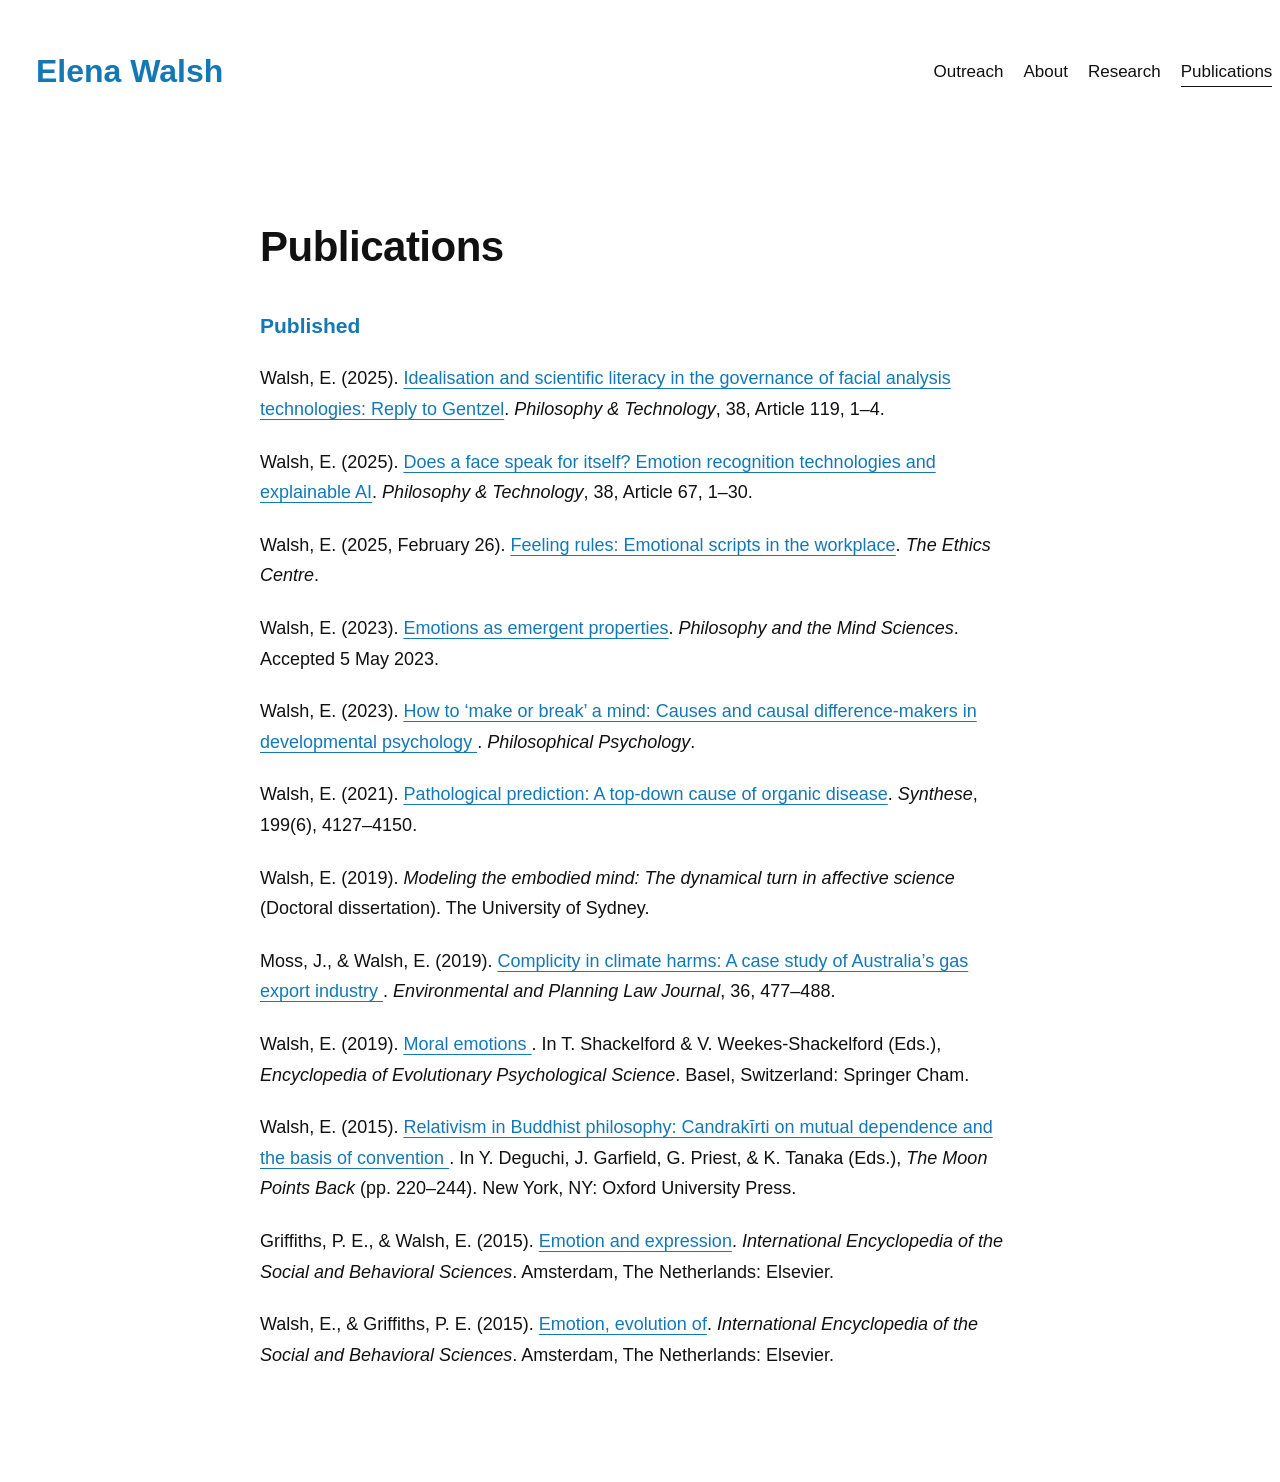
==== commit e38a2bb9: "Update publications.html" ====
--- a/publications.html
+++ b/publications.html
@@ -9,12 +9,13 @@
 
   html,
   body {
+    margin: 0 !important;
     background: #ffffff !important;
+    color: var(--black) !important;
+    overflow-x: hidden;
   }
 
   body {
-    margin: 0 !important;
-    color: var(--black) !important;
     font-family:
       "Avenir Next",
       Avenir,
@@ -22,14 +23,44 @@
       Helvetica,
       Arial,
       sans-serif !important;
-    font-size: 22px !important;
+    font-size: 18px !important;
     font-weight: 400 !important;
-    line-height: 1.72 !important;
+    line-height: 1.65 !important;
+  }
+
+  /* Keep skip link accessible without displaying it normally */
+
+  .skip-link {
+    position: absolute !important;
+    width: 1px !important;
+    height: 1px !important;
+    padding: 0 !important;
+    margin: -1px !important;
+    overflow: hidden !important;
+    clip: rect(0, 0, 0, 0) !important;
+    white-space: nowrap !important;
+  }
+
+  .skip-link:focus {
+    position: fixed !important;
+    top: 12px !important;
+    left: 12px !important;
+    width: auto !important;
+    height: auto !important;
+    margin: 0 !important;
+    padding: 10px 14px !important;
+    overflow: visible !important;
+    clip: auto !important;
+    background: #ffffff !important;
+    color: var(--black) !important;
+    border: 2px solid var(--black) !important;
+    z-index: 9999 !important;
   }
 
   /* Header */
 
   .site-header {
+    width: 100% !important;
     background: #ffffff !important;
     border: 0 !important;
   }
@@ -37,18 +68,131 @@
   .header-inner {
     width: 100% !important;
     max-width: none !important;
-    min-height: 125px !important;
-    margin: 0 !important;
-    padding: 28px 60px !important;
+    min-height: 96px !important;
+    margin: 0 !important;
+    padding: 24px 36px !important;
     display: flex !important;
-    align-items: flex-start !important;
+    align-items: center !important;
     justify-content: space-between !important;
-    gap: 40px !important;
+    gap: 30px !important;
   }
 
   .site-name {
-    margin-top: 4px !important;
+    flex-shrink: 0 !important;
+    margin: 0 !important;
     color: var(--blue) !important;
+    font-size: 32px !important;
+    font-weight: 600 !important;
+    line-height: 1.1 !important;
+    letter-spacing: 0 !important;
+    text-decoration: none !important;
+  }
+
+  .nav-list {
+    display: flex !important;
+    align-items: center !important;
+    justify-content: flex-end !important;
+    flex-wrap: wrap !important;
+    gap: 10px 20px !important;
+    margin: 0 !important;
+    padding: 0 !important;
+    list-style: none !important;
+  }
+
+  .nav-list a {
+    color: var(--black) !important;
+    font-size: 17px !important;
+    font-weight: 400 !important;
+    line-height: 1.2 !important;
+    text-decoration: none !important;
+    white-space: nowrap !important;
+  }
+
+  .nav-list a[aria-current="page"] {
+    padding-bottom: 5px !important;
+    border-bottom: 1.5px solid var(--black) !important;
+  }
+
+  .nav-list .cv-link {
+    display: inline-flex !important;
+    min-width: 74px !important;
+    min-height: 58px !important;
+    margin-left: 6px !important;
+    padding: 10px 18px !important;
+    align-items: center !important;
+    justify-content: center !important;
+    color: #ffffff !important;
+    background: var(--blue) !important;
+    border: 0 !important;
+    border-radius: 0 !important;
+  }
+
+  /* Main content */
+
+  main {
+    width: min(760px, calc(100% - 48px)) !important;
+    max-width: 760px !important;
+    margin: 0 auto !important;
+    padding: 80px 0 90px !important;
+  }
+
+  .page-header {
+    max-width: none !important;
+    margin: 0 0 42px !important;
+  }
+
+  .eyebrow {
+    display: none !important;
+  }
+
+  h1 {
+    margin: 0 !important;
+    color: var(--black) !important;
+    font-size: 42px !important;
+    font-weight: 700 !important;
+    line-height: 1.1 !important;
+    letter-spacing: -0.5px !important;
+  }
+
+  h2 {
+    margin: 0 0 24px !important;
+    color: var(--blue) !important;
+    font-size: 21px !important;
+    font-weight: 700 !important;
+    line-height: 1.3 !important;
+  }
+
+  /* Publications */
+
+  .publication-list,
+  main ol {
+    margin: 0 !important;
+    padding: 0 !important;
+    background: transparent !important;
+    border: 0 !important;
+    border-radius: 0 !important;
+    list-style: none !important;
+    counter-reset: none !important;
+    overflow: visible !important;
+  }
+
+  .publication-list li,
+  main ol li {
+    position: static !important;
+    margin: 0 0 22px !important;
+    padding: 0 !important;
+    border: 0 !important;
+    list-style: none !important;
+  }
+
+  .publication-list li::before,
+  main ol li::before {
+    display: none !important;
+    content: none !important;
+  }
+
+  .publication-list p,
+  main ol li {
     font-family:
       "Avenir Next",
       Avenir,
@@ -56,149 +200,27 @@
       Helvetica,
       Arial,
       sans-serif !important;
-    font-size: 43px !important;
-    font-weight: 600 !important;
-    line-height: 1.1 !important;
-    letter-spacing: 0 !important;
-    text-decoration: none !important;
-  }
-
-  .nav-list {
-    display: flex !important;
-    align-items: center !important;
-    justify-content: flex-end !important;
-    flex-wrap: wrap !important;
-    gap: 0 22px !important;
-    margin: 4px 0 0 !important;
-    padding: 0 !important;
-    list-style: none !important;
-  }
-
-  .nav-list a {
-    color: var(--black) !important;
-    font-size: 22px !important;
+    font-size: 18px !important;
     font-weight: 400 !important;
-    line-height: 1.2 !important;
-    text-decoration: none !important;
-  }
-
-  .nav-list a[aria-current="page"] {
-    padding-bottom: 8px !important;
-    border-bottom: 2px solid var(--black) !important;
-  }
-
-  .nav-list .cv-link {
-    display: inline-flex !important;
-    min-width: 120px !important;
-    min-height: 88px !important;
-    margin-left: 12px !important;
-    padding: 16px 24px !important;
-    align-items: center !important;
-    justify-content: center !important;
-    color: #ffffff !important;
-    background: var(--blue) !important;
-    border: 0 !important;
-    border-radius: 0 !important;
-  }
-
-  /* Main publication area */
-
-  main {
-    width: min(850px, calc(100% - 48px)) !important;
-    max-width: 850px !important;
-    margin: 0 auto !important;
-    padding: 155px 0 110px !important;
-  }
-
-  .page-header {
-    max-width: none !important;
-    margin: 0 0 58px !important;
-  }
-
-  .eyebrow {
-    display: none !important;
-  }
-
-  h1 {
-    margin: 0 !important;
-    color: var(--black) !important;
-    font-family:
-      "Avenir Next",
-      Avenir,
-      "Segoe UI",
-      Helvetica,
-      Arial,
-      sans-serif !important;
-    font-size: 50px !important;
+    line-height: 1.7 !important;
+  }
+
+  .publication-list p {
+    margin: 0 !important;
+  }
+
+  .publication-list strong,
+  main ol strong {
     font-weight: 700 !important;
-    line-height: 1.1 !important;
-    letter-spacing: -1px !important;
-  }
-
-  h2 {
-    margin: 0 0 30px !important;
-    color: var(--blue) !important;
-    font-family:
-      "Avenir Next",
-      Avenir,
-      "Segoe UI",
-      Helvetica,
-      Arial,
-      sans-serif !important;
-    font-size: 25px !important;
-    font-weight: 700 !important;
-    line-height: 1.3 !important;
-  }
-
-  /* Remove cards and numbering */
-
-  .publication-list {
-    max-width: none !important;
-    margin: 0 !important;
-    padding: 0 !important;
-    background: transparent !important;
-    border: 0 !important;
-    border-radius: 0 !important;
-    list-style: none !important;
-    overflow: visible !important;
-  }
-
-  .publication-list li {
-    position: static !important;
-    margin: 0 0 29px !important;
-    padding: 0 !important;
-    border: 0 !important;
-  }
-
-  .publication-list li::before {
-    display: none !important;
-    content: none !important;
-  }
-
-  .publication-list p {
-    margin: 0 !important;
-    font-family:
-      "Avenir Next",
-      Avenir,
-      "Segoe UI",
-      Helvetica,
-      Arial,
-      sans-serif !important;
-    font-size: 23px !important;
-    font-weight: 400 !important;
-    line-height: 1.72 !important;
-  }
-
-  .publication-list strong {
-    font-weight: 700 !important;
-  }
-
-  .publication-list a {
+  }
+
+  .publication-list a,
+  main ol a {
     color: var(--blue) !important;
     text-decoration-line: underline !important;
     text-decoration-color: var(--blue) !important;
     text-decoration-thickness: 1px !important;
-    text-underline-offset: 5px !important;
+    text-underline-offset: 4px !important;
   }
 
   cite {
@@ -211,51 +233,53 @@
     display: none !important;
   }
 
-  /* Mobile */
-
-  @media (max-width: 800px) {
-    body {
-      font-size: 18px !important;
-    }
-
+  /* Tablet and mobile */
+
+  @media (max-width: 760px) {
     .header-inner {
       min-height: auto !important;
-      padding: 24px !important;
+      padding: 22px 24px !important;
+      align-items: flex-start !important;
       flex-direction: column !important;
-      gap: 24px !important;
+      gap: 20px !important;
     }
 
     .site-name {
-      font-size: 34px !important;
+      font-size: 29px !important;
     }
 
     .nav-list {
       justify-content: flex-start !important;
-      gap: 16px 20px !important;
+      gap: 14px 18px !important;
     }
 
     .nav-list a {
-      font-size: 17px !important;
+      font-size: 16px !important;
     }
 
     .nav-list .cv-link {
       min-width: auto !important;
       min-height: auto !important;
       margin-left: 0 !important;
-      padding: 12px 18px !important;
+      padding: 9px 14px !important;
     }
 
     main {
       width: calc(100% - 48px) !important;
-      padding: 75px 0 !important;
+      padding: 60px 0 70px !important;
     }
 
     h1 {
-      font-size: 42px !important;
-    }
-
-    .publication-list p {
-      font-size: 19px !important;
+      font-size: 36px !important;
+    }
+
+    h2 {
+      font-size: 20px !important;
+    }
+
+    .publication-list p,
+    main ol li {
+      font-size: 17px !important;
       line-height: 1.65 !important;
     }
   }
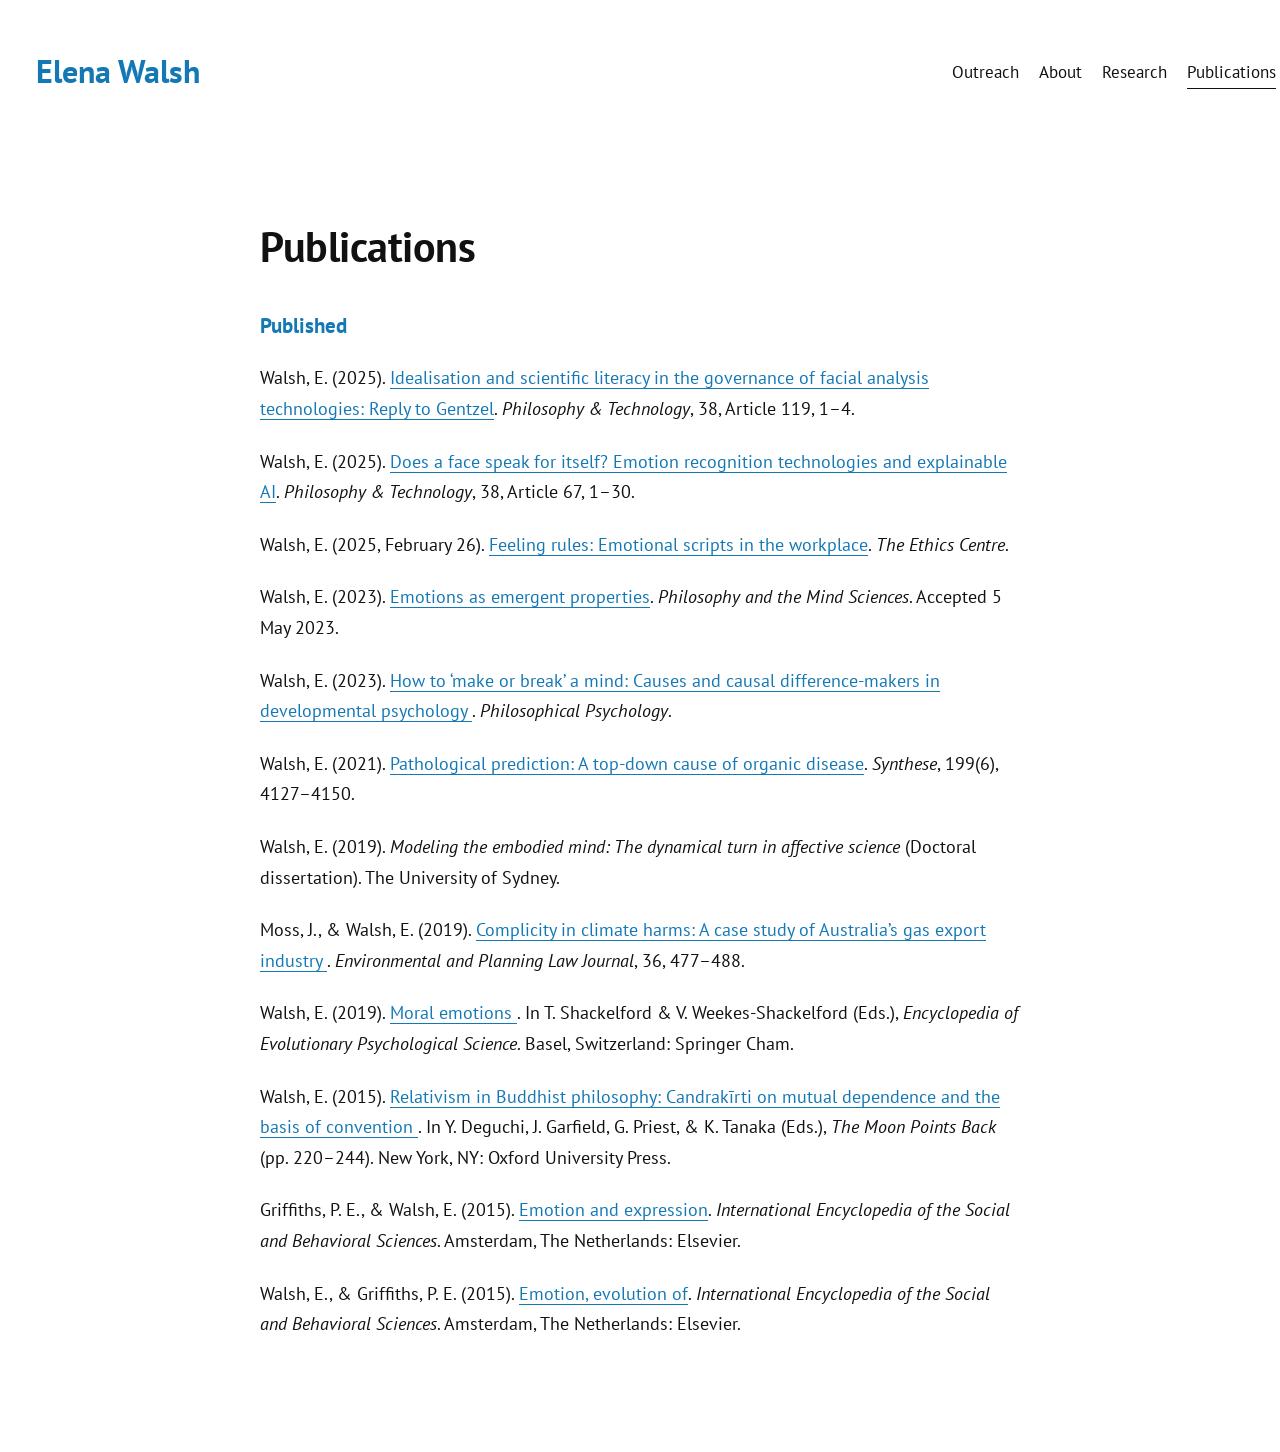
==== commit 1cc825fc: "Update publications.html" ====
--- a/publications.html
+++ b/publications.html
@@ -2,6 +2,8 @@
 <html lang="en-AU">
 
 <style>
+  @import url("https://fonts.googleapis.com/css2?family=PT+Sans:ital,wght@0,400;0,700;1,400;1,700&display=swap");
+
   :root {
     --blue: #1478b5;
     --black: #111111;
@@ -17,8 +19,7 @@
 
   body {
     font-family:
-      "Avenir Next",
-      Avenir,
+      "PT Sans",
       "Segoe UI",
       Helvetica,
       Arial,
@@ -194,8 +195,7 @@
   .publication-list p,
   main ol li {
     font-family:
-      "Avenir Next",
-      Avenir,
+      "PT Sans",
       "Segoe UI",
       Helvetica,
       Arial,
